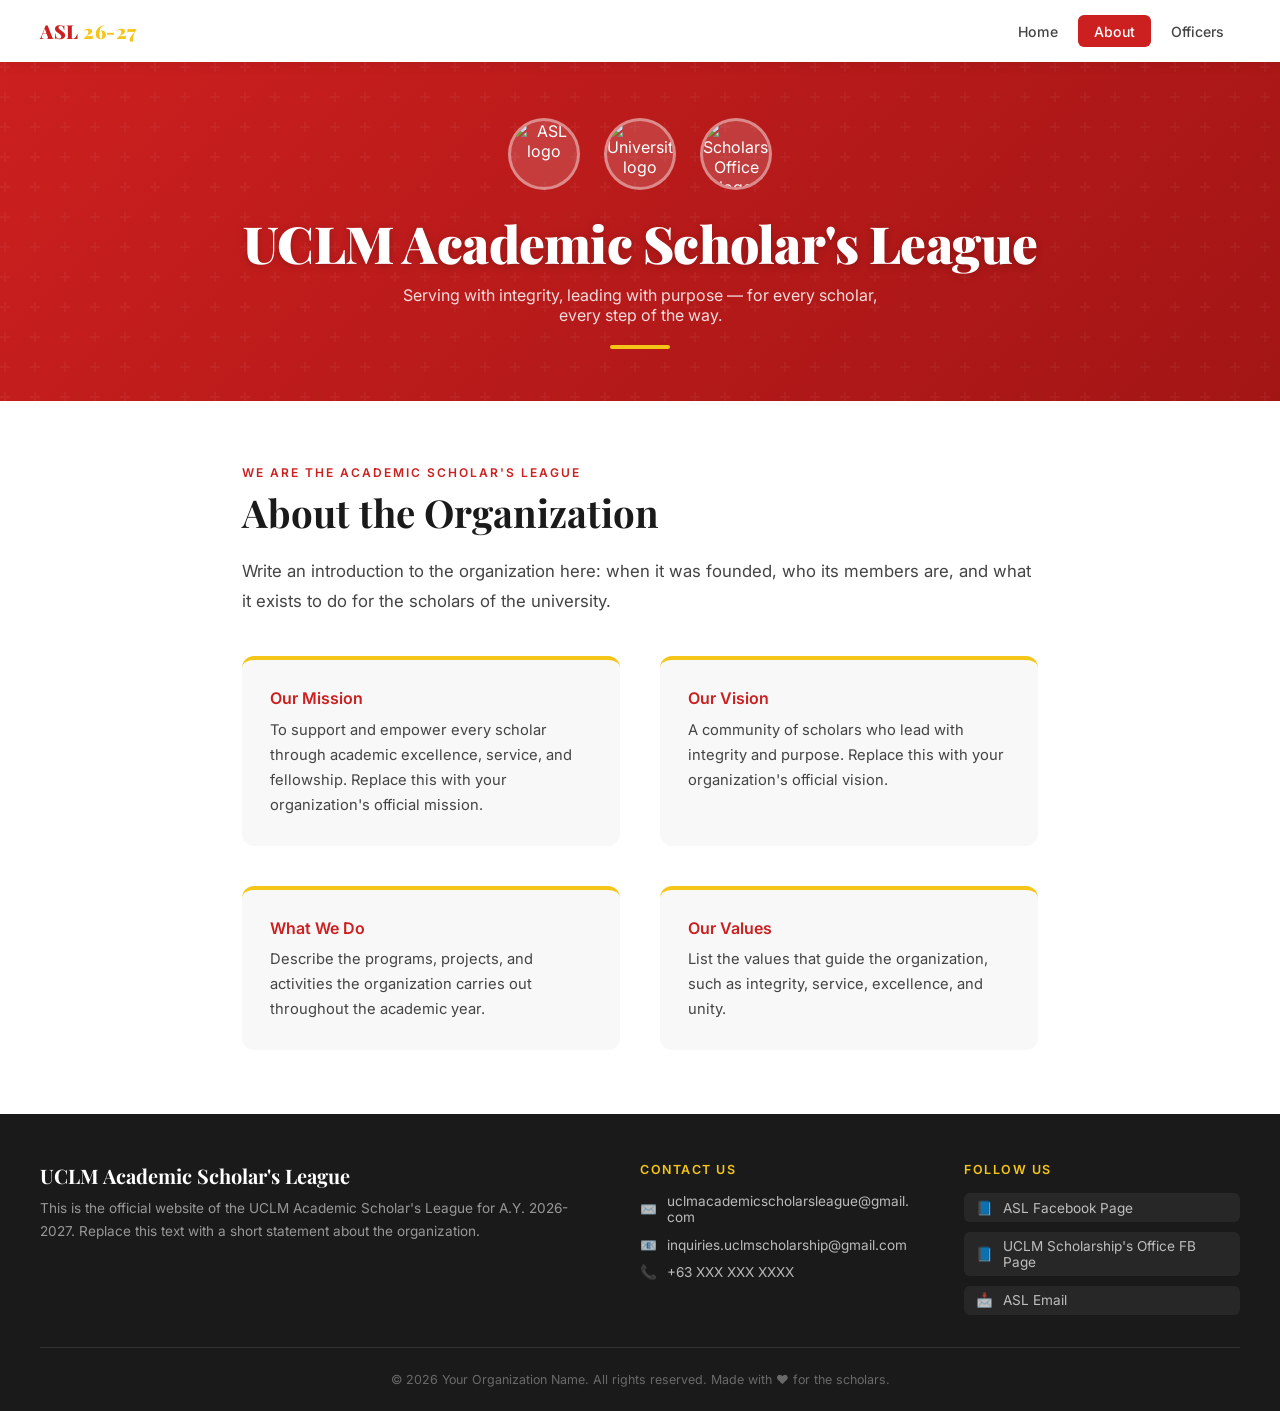
==== about.html @ 856bbae3 "Add files via upload" ====
<!DOCTYPE html>
<html lang="en">
<head>
  <meta charset="UTF-8" />
  <meta name="viewport" content="width=device-width, initial-scale=1.0" />
  <title>About — UCLM Academic Scholar's League</title>
  <link rel="preconnect" href="https://fonts.googleapis.com" />
  <link href="https://fonts.googleapis.com/css2?family=Playfair+Display:wght@700;900&family=Inter:wght@400;500;600&display=swap" rel="stylesheet" />
  <link rel="stylesheet" href="style.css" />
</head>
<body>

<!-- ═══════════ NAVBAR ═══════════ -->
<nav aria-label="Primary">
  <div class="nav-inner">
    <a class="nav-logo" href="index.html">ASL<span> 26-27</span></a>
    <button class="burger" id="burger" type="button" aria-label="Toggle navigation menu" aria-expanded="false" aria-controls="navLinks">
      <span></span><span></span><span></span>
    </button>
    <ul class="nav-links" id="navLinks">
      <li><a href="index.html">Home</a></li>
      <li><a href="about.html" class="active" aria-current="page">About</a></li>
      <li><a href="officers.html">Officers</a></li>
    </ul>
  </div>
</nav>

<!-- ═══════════ HEADER ═══════════ -->
<header>
  <div class="header-logos">
    <div class="logo-placeholder"><img src="imgs/ASL logo.jpg" alt="ASL logo" /></div>
    <div class="logo-placeholder"><img src="imgs/uc_logo-removebg-preview.png" alt="University logo" /></div>
    <div class="logo-placeholder"><img src="imgs/uclm scholarship office.jpg" alt="Scholarship Office logo" /></div>
  </div>
  <h1>UCLM Academic Scholar's League</h1>
  <p class="tagline">Serving with integrity, leading with purpose — for every scholar, every step of the way.</p>
  <div class="header-accent"></div>
</header>

<!-- ═══════════ ABOUT ═══════════ -->
<main>
  <section class="shell">
    <p class="section-eyebrow reveal">We Are the Academic Scholar's League</p>
    <h2 class="section-title reveal">About the Organization</h2>
    <p class="lead reveal">
      Write an introduction to the organization here: when it was founded, who its members are, and what it exists to do for the scholars of the university.
    </p>

    <div class="about-body">
      <div class="about-card reveal">
        <h3>Our Mission</h3>
        <p>To support and empower every scholar through academic excellence, service, and fellowship. Replace this with your organization's official mission.</p>
      </div>
      <div class="about-card reveal">
        <h3>Our Vision</h3>
        <p>A community of scholars who lead with integrity and purpose. Replace this with your organization's official vision.</p>
      </div>
      <div class="about-card reveal">
        <h3>What We Do</h3>
        <p>Describe the programs, projects, and activities the organization carries out throughout the academic year.</p>
      </div>
      <div class="about-card reveal">
        <h3>Our Values</h3>
        <p>List the values that guide the organization, such as integrity, service, excellence, and unity.</p>
      </div>
    </div>
  </section>
</main>

<!-- ═══════════ FOOTER ═══════════ -->
<footer>
  <div class="footer-inner">
    <div class="footer-grid">
      <div class="footer-brand">
        <h3>UCLM Academic Scholar's League</h3>
        <p>This is the official website of the UCLM Academic Scholar's League for A.Y. 2026-2027. Replace this text with a short statement about the organization.</p>
      </div>
      <div class="footer-col">
        <h4>Contact Us</h4>
        <div class="contact-item">
          <span>✉️</span>
          <a href="mailto:uclmacademicscholarsleague@gmail.com">uclmacademicscholarsleague@gmail.com</a>
        </div>
        <div class="contact-item">
          <span>📧</span>
          <a href="mailto:inquiries.uclmscholarship@gmail.com">inquiries.uclmscholarship@gmail.com</a>
        </div>
        <div class="contact-item">
          <span>📞</span>
          <span>+63 XXX XXX XXXX</span>
        </div>
      </div>
      <div class="footer-col">
        <h4>Follow Us</h4>
        <div class="social-links">
          <a href="https://www.facebook.com/profile.php?id=61556171207362" target="_blank" rel="noopener" class="social-btn"><span>📘</span> ASL Facebook Page</a>
          <a href="https://www.facebook.com/profile.php?id=100094912083618" target="_blank" rel="noopener" class="social-btn"><span>📘</span> UCLM Scholarship's Office FB Page</a>
          <a href="mailto:uclmacademicscholarsleague@gmail.com" class="social-btn"><span>📩</span> ASL Email</a>
        </div>
      </div>
    </div>
    <p class="footer-bottom">© 2026 Your Organization Name. All rights reserved. Made with ❤️ for the scholars.</p>
  </div>
</footer>

<script src="script.js"></script>
</body>
</html>
---- style.css ----
*, *::before, *::after { box-sizing: border-box; margin: 0; padding: 0; }

:root {
  --white: #FFFFFF;
  --red: #CC1F1F;
  --red-dark: #A31515;
  --red-light: #F5E5E5;
  --yellow: #F5C518;
  --yellow-dark: #d4a800;
  --gray-100: #F8F8F8;
  --gray-200: #EFEFEF;
  --gray-400: #999;
  --gray-700: #444;
  --gray-900: #1A1A1A;
  --shadow: 0 4px 24px rgba(0,0,0,0.08);
  --radius: 12px;
  --silhouette: url("data:image/svg+xml,%3Csvg viewBox='0 0 64 64' xmlns='http://www.w3.org/2000/svg'%3E%3Cg fill='%23999' fill-opacity='0.45'%3E%3Ccircle cx='32' cy='22' r='13'/%3E%3Cpath d='M8 56c0-13.255 10.745-24 24-24s24 10.745 24 24'/%3E%3C/g%3E%3C/svg%3E");
}

html { scroll-behavior: smooth; scrollbar-width: thin; scrollbar-color: var(--yellow) var(--gray-200); }

::-webkit-scrollbar { width: 8px; height: 8px; }
::-webkit-scrollbar-track { background: var(--gray-200); }
::-webkit-scrollbar-thumb { background-color: var(--yellow); border-radius: 4px; border: 2px solid var(--gray-200); }
::-webkit-scrollbar-thumb:hover { background-color: var(--yellow-dark); }

body {
  font-family: 'Inter', sans-serif;
  background: var(--white);
  color: var(--gray-900);
  min-height: 100vh;
  overflow-y: scroll;
}

body.no-scroll { overflow: hidden; }

/* ─── NAVBAR ─── */
nav {
  position: sticky;
  top: 0;
  z-index: 100;
  background: var(--white);
  box-shadow: 0 2px 12px rgba(0,0,0,0.08);
  padding: 0 2rem;
}

.nav-inner {
  max-width: 1200px;
  margin: 0 auto;
  display: flex;
  align-items: center;
  justify-content: space-between;
  height: 62px;
}

.nav-logo {
  font-family: 'Playfair Display', serif;
  font-weight: 900;
  font-size: 1.2rem;
  color: var(--red);
  letter-spacing: 0.5px;
  white-space: nowrap;
  text-decoration: none;
}

.nav-logo span { color: var(--yellow); }

.nav-links { display: flex; gap: 0.25rem; list-style: none; margin-left: auto; }

.nav-links a {
  display: block;
  padding: 0.45rem 1rem;
  border-radius: 6px;
  text-decoration: none;
  font-size: 0.88rem;
  font-weight: 500;
  color: var(--gray-700);
  transition: background 0.2s, color 0.2s;
}

.nav-links a:hover,
.nav-links a.active { background: var(--red); color: var(--white); }

.nav-links a:focus-visible,
.burger:focus-visible { outline: 3px solid var(--yellow); outline-offset: 3px; }

.burger {
  display: none;
  flex-direction: column;
  gap: 5px;
  cursor: pointer;
  padding: 4px;
  background: none;
  border: none;
}

.burger span { display: block; width: 24px; height: 2px; background: var(--gray-900); border-radius: 2px; transition: all 0.3s; }

/* ─── HEADER ─── */
header {
  background: linear-gradient(135deg, var(--red) 0%, var(--red-dark) 100%);
  color: var(--white);
  padding: 3.5rem 2rem 3rem;
  text-align: center;
  position: relative;
  overflow: hidden;
}

header::before {
  content: '';
  position: absolute;
  inset: 0;
  background: url("data:image/svg+xml,%3Csvg width='60' height='60' viewBox='0 0 60 60' xmlns='http://www.w3.org/2000/svg'%3E%3Cg fill='none' fill-rule='evenodd'%3E%3Cg fill='%23ffffff' fill-opacity='0.04'%3E%3Cpath d='M36 34v-4h-2v4h-4v2h4v4h2v-4h4v-2h-4zm0-30V0h-2v4h-4v2h4v4h2V6h4V4h-4zM6 34v-4H4v4H0v2h4v4h2v-4h4v-2H6zM6 4V0H4v4H0v2h4v4h2V6h4V4H6z'/%3E%3C/g%3E%3C/g%3E%3C/svg%3E");
}

header > * { position: relative; }

.header-logos { display: flex; align-items: center; justify-content: center; gap: 1.5rem; margin-bottom: 1.5rem; flex-wrap: wrap; }

.logo-placeholder {
  width: 72px;
  height: 72px;
  border-radius: 50%;
  background: rgba(255,255,255,0.15);
  border: 3px solid rgba(255,255,255,0.4);
  display: flex;
  align-items: center;
  justify-content: center;
  overflow: hidden;
}

.logo-placeholder img { width: 100%; height: 100%; object-fit: cover; display: block; }

header h1 {
  font-family: 'Playfair Display', serif;
  font-weight: 900;
  font-size: clamp(1.8rem, 5vw, 3.2rem);
  line-height: 1.15;
  letter-spacing: -0.5px;
  text-shadow: 0 2px 8px rgba(0,0,0,0.2);
}

header p.tagline { margin: 0.75rem auto 0; font-size: 1rem; opacity: 0.85; max-width: 480px; }

.header-accent { display: inline-block; margin-top: 1.25rem; width: 60px; height: 4px; border-radius: 2px; background: var(--yellow); }

/* ─── SHARED SECTION BITS ─── */
.shell { max-width: 860px; margin: 0 auto; padding: 4rem 2rem; }
.shell.wide { max-width: 1200px; }

.section-eyebrow { font-size: 0.75rem; font-weight: 600; letter-spacing: 2px; text-transform: uppercase; color: var(--red); margin-bottom: 0.6rem; }

.section-title {
  font-family: 'Playfair Display', serif;
  font-size: clamp(1.6rem, 3.5vw, 2.4rem);
  font-weight: 700;
  line-height: 1.2;
  color: var(--gray-900);
  margin-bottom: 1.25rem;
}

.lead { font-size: 1.05rem; line-height: 1.8; color: var(--gray-700); }

.center { text-align: center; }
.center .lead { max-width: 600px; margin: 0 auto 2rem; }

.btn-row { display: flex; gap: 1rem; justify-content: center; flex-wrap: wrap; }

.btn {
  display: inline-block;
  padding: 0.75rem 1.75rem;
  border-radius: 8px;
  font-size: 0.95rem;
  font-weight: 600;
  text-decoration: none;
  border: 2px solid var(--red);
  transition: background 0.2s, color 0.2s, transform 0.2s;
}

.btn:hover { transform: translateY(-2px); }
.btn:focus-visible { outline: 3px solid var(--yellow); outline-offset: 3px; }
.btn-primary { background: var(--red); color: var(--white); }
.btn-primary:hover { background: var(--red-dark); border-color: var(--red-dark); }
.btn-outline { background: transparent; color: var(--red); }
.btn-outline:hover { background: var(--red-light); }

/* ─── CARDS (ABOUT / HOME) ─── */
.about-body { display: grid; grid-template-columns: 1fr 1fr; gap: 2.5rem; margin-top: 2.5rem; }
.about-body.three { grid-template-columns: repeat(3, 1fr); gap: 1.5rem; }

.about-card {
  background: var(--gray-100);
  border-radius: var(--radius);
  padding: 1.75rem;
  border-top: 4px solid var(--yellow);
  transition: transform 0.25s ease, box-shadow 0.25s ease;
}

.about-card:hover { transform: translateY(-3px); box-shadow: var(--shadow); }
.about-card h3 { font-size: 1rem; font-weight: 600; color: var(--red); margin-bottom: 0.6rem; }
.about-card p { font-size: 0.92rem; line-height: 1.7; color: var(--gray-700); }

/* ─── OFFICERS ─── */
.officers-intro { text-align: center; margin-bottom: 3rem; }
.officers-intro p.sub { color: var(--gray-700); font-size: 0.95rem; }

.position-block { margin-bottom: 2.5rem; text-align: center; }

.position-label {
  display: inline-flex;
  align-items: center;
  justify-content: center;
  gap: 0.5rem;
  font-size: 0.78rem;
  font-weight: 600;
  letter-spacing: 1.5px;
  text-transform: uppercase;
  color: var(--white);
  background: var(--red);
  padding: 0.35rem 1rem;
  border-radius: 4px;
  margin: 0 auto 1.2rem;
}

.officers-row { display: flex; flex-wrap: wrap; justify-content: center; gap: 1.5rem; }

.officer-card {
  width: 260px;
  min-width: 220px;
  border-radius: 10px;
  cursor: pointer;
  background: none;
  border: none;
  font: inherit;
  color: inherit;
  padding: 0;
  transition: transform 0.25s ease;
}

.officer-card:hover { transform: translateY(-4px); }
.officer-card:active { transform: scale(0.98); }
.officer-card:focus-visible { outline: 3px solid var(--yellow); outline-offset: 4px; }

.card-front {
  background: var(--white);
  border-radius: 10px;
  padding: 1.75rem 1rem 1.25rem;
  display: flex;
  flex-direction: column;
  align-items: center;
  gap: 1rem;
  box-shadow: var(--shadow);
  transition: box-shadow 0.25s ease, background 0.25s ease;
}

.officer-card:hover .card-front { box-shadow: 0 10px 30px rgba(0,0,0,0.12); }
.officer-card:active .card-front { background: var(--yellow); }

.avatar {
  width: 100%;
  min-height: 220px;
  border-radius: 20px;
  background: var(--gray-100) var(--silhouette) center / 100px no-repeat;
  border: 3px solid var(--yellow);
  overflow: hidden;
  position: relative;
}

.avatar img, .modal-avatar img {
  position: absolute;
  inset: 0;
  width: 100%;
  height: 100%;
  object-fit: cover;
  display: block;
}

.officer-name { font-size: 0.99rem; font-weight: 700; text-align: center; line-height: 1.35; }
.officer-course { font-size: 0.78rem; color: var(--red); font-weight: 600; text-align: center; margin-top: -0.1rem; }
.view-hint { font-size: 0.68rem; color: var(--gray-400); margin-top: 0.25rem; }

/* ─── POP-UP (dialog) ─── */
dialog.modal {
  border: none;
  padding: 0;
  margin: auto;
  background: var(--white);
  border-radius: 16px;
  width: calc(100% - 2rem);
  max-width: 500px;
  max-height: 85vh;
  overflow: hidden;
  box-shadow: 0 24px 80px rgba(0,0,0,0.2);
  color: var(--gray-900);
}

dialog.modal[open] { display: flex; flex-direction: column; animation: modal-in 0.35s ease both; }
dialog.modal::backdrop { background: rgba(0,0,0,0.6); backdrop-filter: blur(3px); }
dialog.modal[open]::backdrop { animation: fade-in 0.35s ease both; }

@keyframes modal-in { from { opacity: 0; transform: translateY(18px) scale(0.96); } to { opacity: 1; transform: none; } }
@keyframes fade-in { from { opacity: 0; } to { opacity: 1; } }

.modal-left {
  background: linear-gradient(160deg, var(--red) 0%, var(--red-dark) 100%);
  color: var(--white);
  padding: 2rem 1.75rem;
  display: flex;
  flex-direction: column;
  align-items: center;
  justify-content: center;
  gap: 0.9rem;
  text-align: center;
  flex-shrink: 0;
}

.modal-avatar {
  width: 150px;
  height: 150px;
  border-radius: 20px;
  background: rgba(255,255,255,0.15) var(--silhouette) center / 72px no-repeat;
  border: 5px solid var(--yellow);
  overflow: hidden;
  position: relative;
  flex-shrink: 0;
}

.modal-name { font-family: 'Playfair Display', serif; font-size: 1.3rem; font-weight: 700; line-height: 1.3; }
.modal-position { font-size: 0.8rem; background: rgba(255,255,255,0.2); padding: 0.3rem 0.85rem; border-radius: 20px; }

.modal-right {
  padding: 1.5rem;
  overflow-y: auto;
  scrollbar-width: thin;
  scrollbar-color: var(--yellow) var(--gray-200);
}

.modal-right h3 { font-family: 'Playfair Display', serif; font-size: 1.15rem; color: var(--red); margin-bottom: 1rem; }

.credential-list { list-style: none; display: flex; flex-direction: column; gap: 0.6rem; }

.credential-list li { display: flex; align-items: flex-start; gap: 0.5rem; font-size: 0.88rem; line-height: 1.5; color: var(--gray-700); }

.credential-list li::before {
  content: '';
  width: 8px;
  height: 8px;
  min-width: 8px;
  border-radius: 50%;
  background: var(--yellow);
  margin-top: 6px;
}

.modal-close {
  position: absolute;
  top: 10px;
  right: 14px;
  background: none;
  border: none;
  cursor: pointer;
  font-size: 1.4rem;
  color: rgba(255,255,255,0.8);
  line-height: 1;
  transition: color 0.2s, transform 0.2s;
  z-index: 5;
}

.modal-close:hover { color: var(--yellow); transform: rotate(90deg); }
.modal-close:focus-visible { outline: 3px solid var(--yellow); border-radius: 4px; }

/* ─── SCROLL REVEAL ─── */
.js .reveal { opacity: 0; transform: translateY(18px); transition: opacity 0.6s ease, transform 0.6s ease; }
.js .reveal.visible { opacity: 1; transform: none; }

/* ─── FOOTER ─── */
footer { background: var(--gray-900); color: rgba(255,255,255,0.8); padding: 3rem 2rem 1.5rem; }
.footer-inner { max-width: 1200px; margin: 0 auto; }

.footer-grid {
  display: grid;
  grid-template-columns: 2fr 1fr 1fr;
  gap: 3rem;
  padding-bottom: 2rem;
  border-bottom: 1px solid rgba(255,255,255,0.1);
  margin-bottom: 1.5rem;
}

.footer-brand h3 { font-family: 'Playfair Display', serif; font-size: 1.25rem; color: var(--white); margin-bottom: 0.5rem; }
.footer-brand p { font-size: 0.85rem; line-height: 1.7; color: rgba(255,255,255,0.55); }

.footer-col h4 { font-size: 0.78rem; font-weight: 600; letter-spacing: 1.5px; text-transform: uppercase; color: var(--yellow); margin-bottom: 1rem; }

.contact-item { display: flex; align-items: center; gap: 0.6rem; font-size: 0.85rem; margin-bottom: 0.7rem; color: rgba(255,255,255,0.7); }
.contact-item a { color: rgba(255,255,255,0.7); text-decoration: none; transition: color 0.2s; word-break: break-all; }
.contact-item a:hover { color: var(--yellow); }

.social-links { display: flex; flex-direction: column; gap: 0.6rem; }

.social-btn {
  display: flex;
  align-items: center;
  gap: 0.6rem;
  font-size: 0.85rem;
  color: rgba(255,255,255,0.7);
  text-decoration: none;
  padding: 0.4rem 0.75rem;
  border-radius: 6px;
  background: rgba(255,255,255,0.06);
  transition: background 0.2s, color 0.2s;
}

.social-btn:hover { background: var(--red); color: var(--white); }
.footer-bottom { text-align: center; font-size: 0.78rem; color: rgba(255,255,255,0.35); }

/* ─── MOBILE ─── */
@media (max-width: 768px) {
  .burger { display: flex; }

  .nav-links {
    position: fixed;
    top: 62px;
    left: 0;
    right: 0;
    background: var(--white);
    flex-direction: column;
    padding: 1rem;
    box-shadow: 0 8px 24px rgba(0,0,0,0.1);
    opacity: 0;
    visibility: hidden;
    transform: translateY(-6px);
    transition: opacity 0.2s ease, visibility 0.2s ease, transform 0.2s ease;
  }

  .nav-links.open { opacity: 1; visibility: visible; transform: none; }

  .about-body, .about-body.three { grid-template-columns: 1fr; gap: 1.25rem; }
  .footer-grid { grid-template-columns: 1fr; gap: 2rem; }
  .officer-card { width: 150px; min-width: 0; }
  .avatar { min-height: 150px; background-size: 70px; }
  .modal-avatar { width: 120px; height: 120px; }
  .modal-name { font-size: 1.1rem; }
}

@media (prefers-reduced-motion: reduce) {
  * { transition: none !important; animation: none !important; scroll-behavior: auto !important; }
  .js .reveal { opacity: 1; transform: none; }
}
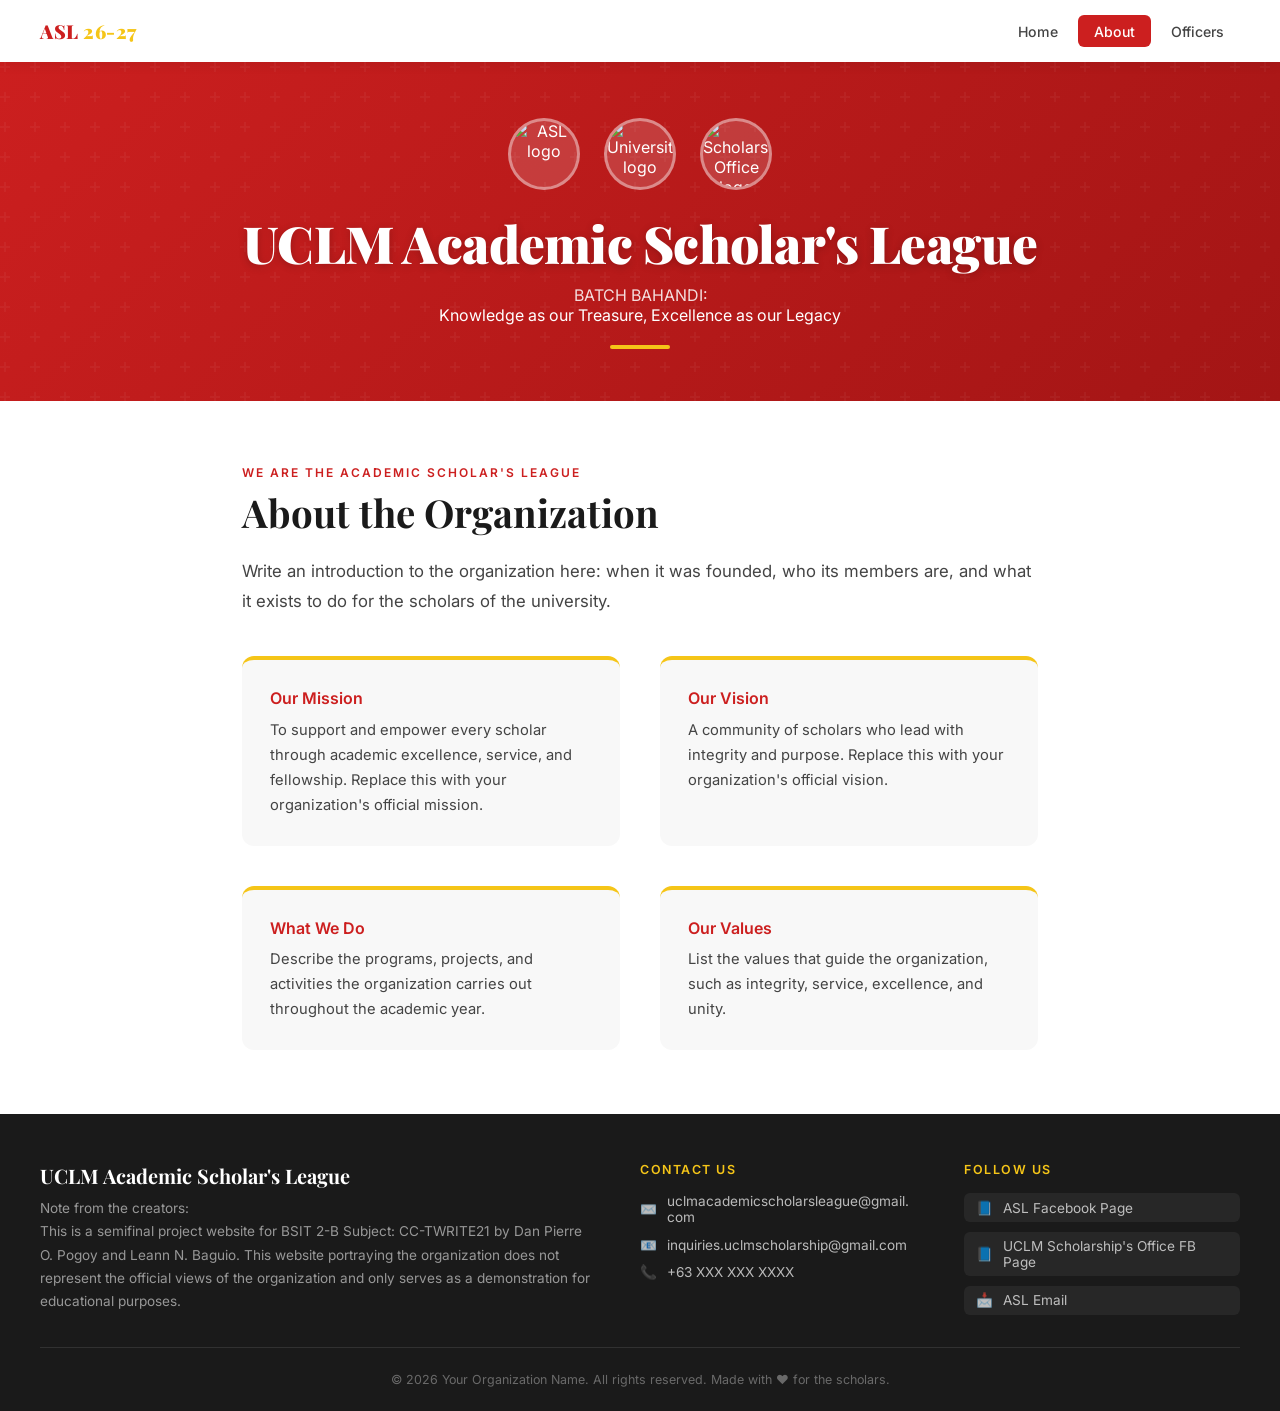
==== commit 643f153d: "changes on about file applied changes including notes and others" ====
--- a/about.html
+++ b/about.html
@@ -28,12 +28,13 @@
 <!-- ═══════════ HEADER ═══════════ -->
 <header>
   <div class="header-logos">
-    <div class="logo-placeholder"><img src="imgs/ASL logo.jpg" alt="ASL logo" /></div>
-    <div class="logo-placeholder"><img src="imgs/uc_logo-removebg-preview.png" alt="University logo" /></div>
-    <div class="logo-placeholder"><img src="imgs/uclm scholarship office.jpg" alt="Scholarship Office logo" /></div>
+    <div class="logo-placeholder"><img src="logo/uc_logo-removebg-preview.png" alt="ASL logo" /></div>
+    <div class="logo-placeholder"><img src="logo/asl_logo-removebg-preview.png" alt="University logo" /></div>
+    <div class="logo-placeholder"><img src="logo/univ_scholarship_s_office_logo-removebg-preview.png" alt="Scholarship Office logo" /></div>
   </div>
   <h1>UCLM Academic Scholar's League</h1>
-  <p class="tagline">Serving with integrity, leading with purpose — for every scholar, every step of the way.</p>
+  <p class="tagline">BATCH BAHANDI:</p>
+  <p>Knowledge as our Treasure, Excellence as our Legacy</p>
   <div class="header-accent"></div>
 </header>
 
@@ -73,7 +74,8 @@
     <div class="footer-grid">
       <div class="footer-brand">
         <h3>UCLM Academic Scholar's League</h3>
-        <p>This is the official website of the UCLM Academic Scholar's League for A.Y. 2026-2027. Replace this text with a short statement about the organization.</p>
+        <p>Note from the creators:</p>
+        <p>This is a semifinal project website for BSIT 2-B Subject: CC-TWRITE21 by Dan Pierre O. Pogoy and Leann N. Baguio. This website portraying the organization does not represent the official views of the organization and only serves as a demonstration for educational purposes.</p>
       </div>
       <div class="footer-col">
         <h4>Contact Us</h4>
